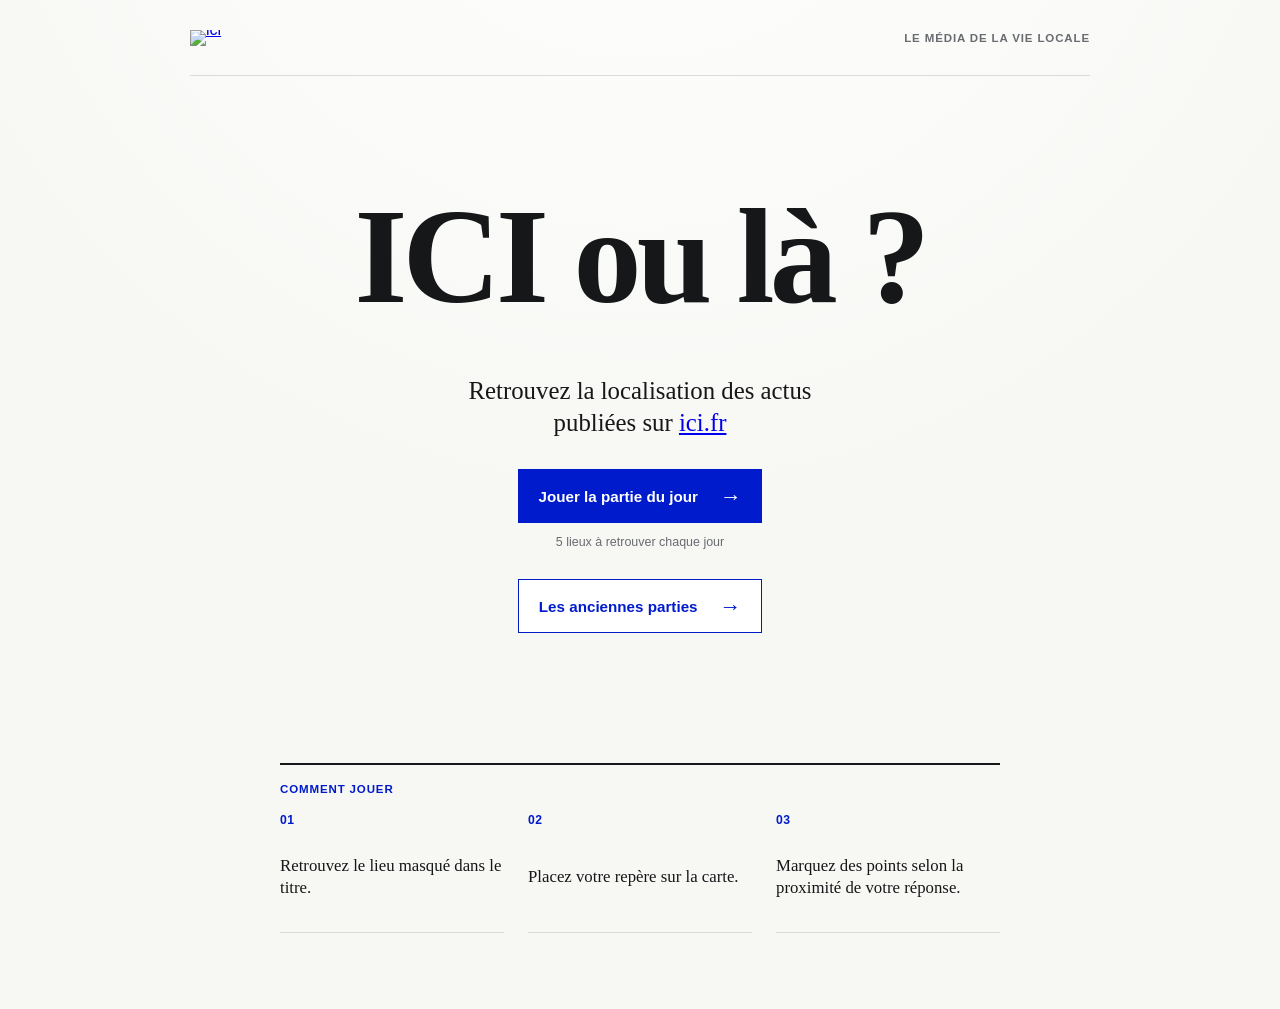
==== index.html @ 23fb67c8 "Renommer articles3.csv en articles.csv et ajouter index.html" ====
<!DOCTYPE html>
<html lang="fr">
<head>
  <meta charset="UTF-8">
  <meta name="viewport" content="width=device-width, initial-scale=1.0">
  <title>ICI ou là</title>
  <link rel="stylesheet" href="style.css">
</head>

<body class="home">
  <div class="page">
    <header class="header">
      <a class="ici-brand" href="index.html" aria-label="ICI, accueil">
        <img src="https://www.ici.fr/client/immutable/assets/logo-ici-small.DwiLDMIK.svg" alt="ici">
      </a>
      <span class="header-context">Le média de la vie locale</span>
    </header>

    <main class="home-main">
      <section class="home-hero">
        <h1>ICI ou là&nbsp;?</h1>
        <p class="home-intro">Retrouvez la localisation des actus publiées sur <a href="https://www.ici.fr" target="_blank">ici.fr</a></p>
        <a class="home-play" href="daily.html">Jouer la partie du jour<span aria-hidden="true">→</span></a>
        <p class="home-note">5 lieux à retrouver chaque jour</p>
        <a class="home-old" href="archives.html">Les anciennes parties<span aria-hidden="true">→</span></a>
      </section>

      <section class="how-to" aria-labelledby="how-to-title">
        <p class="eyebrow" id="how-to-title">Comment jouer</p>
        <ol>
          <li><span>01</span> Retrouvez le lieu masqué dans le titre.</li>
          <li><span>02</span> Placez votre repère sur la carte.</li>
          <li><span>03</span> Marquez des points selon la proximité de votre réponse.</li>
        </ol>
      </section>
    </main>

  </div>
</body>
</html>
---- style.css ----
:root {
  --ici-blue: #001bcc;
  --ink: #161719;
  --muted: #686b70;
  --paper: #f7f7f4;
  --line: #d9dbdd;
  --success: #2e9c5b;
  font-family: Arial, Helvetica, sans-serif;
  color: var(--ink);
  background: var(--paper);
}

* { box-sizing: border-box; }

html, body { margin: 0; min-height: 100%; }

body {
  min-width: 320px;
  background:
    radial-gradient(circle at 50% -25%, #ffffff 0, var(--paper) 55%),
    var(--paper);
}

.page {
  width: min(100%, 960px);
  min-height: 100vh;
  margin: 0 auto;
  padding: 0 16px 28px;
}

.header {
  display: flex;
  align-items: center;
  justify-content: space-between;
  min-height: 64px;
  border-bottom: 1px solid var(--line);
}

.ici-brand {
  display: block;
  line-height: 0;
}

.ici-brand img {
  display: block;
  width: 82px;
  height: auto;
}

.header-context, .eyebrow, .question-label, .progression {
  font-size: 0.72rem;
  font-weight: 700;
  letter-spacing: 0.075em;
  text-transform: uppercase;
}

.header-context { color: var(--muted); }

.game {
  display: flex;
  flex-direction: column;
  align-items: stretch;
  padding-top: 34px;
}

.game-heading { text-align: center; }

.eyebrow {
  margin: 0 0 8px;
  color: var(--ici-blue);
}

h1, h2 {
  margin: 0;
  font-family: Georgia, "Times New Roman", serif;
  font-weight: 700;
  letter-spacing: -0.035em;
}

h1 { font-size: clamp(2.5rem, 9vw, 4.5rem); line-height: 0.94; }

.game-meta {
  display: flex;
  align-items: center;
  justify-content: space-between;
  gap: 12px;
  margin: 28px 0 12px;
}

.progression { color: var(--ici-blue); }

.instruction { color: var(--muted); font-size: 0.82rem; text-align: right; }

.question-card {
  border-top: 2px solid var(--ink);
  border-bottom: 1px solid var(--line);
  padding: 15px 0 18px;
}

.question-label { margin: 0 0 7px; color: var(--muted); }

.article {
  max-width: 760px;
  font-family: Georgia, "Times New Roman", serif;
  font-size: clamp(1.23rem, 4.6vw, 1.8rem);
  font-weight: 700;
  line-height: 1.17;
  letter-spacing: -0.018em;
}

.article-link {
  margin: 12px 0 0;
  font-size: 0.78rem;
}
.article-link a {
  color: var(--ici-blue);
  text-decoration: none;
  border-bottom: 1px solid rgba(0, 27, 204, 0.35);
  padding-bottom: 1px;
  transition: border-color 150ms ease;
}
.article-link a:hover { border-color: var(--ici-blue); }

#feedback {
  min-height: 44px;
  margin: 14px 0 4px;
  color: var(--muted);
  font-size: 0.9rem;
  line-height: 1.45;
}

#feedback strong { color: var(--ink); }

#next-button {
  align-self: flex-end;
  min-height: 46px;
  margin: 4px 0 14px;
  padding: 0 20px;
  border: 0;
  border-radius: 2px;
  background: var(--ici-blue);
  color: #fff;
  font: inherit;
  font-size: 0.88rem;
  font-weight: 700;
  cursor: pointer;
  transition: background 150ms ease, transform 150ms ease;
}

#next-button:hover { background: #0016a5; transform: translateY(-1px); }
#next-button:focus-visible, .ici-brand:focus-visible, .footer a:focus-visible {
  outline: 3px solid #7d95ff;
  outline-offset: 3px;
}

#map-container {
  width: 100%;
  height: clamp(360px, 55vh, 590px);
  margin: 0;
  border: 1px solid var(--line);
  border-radius: 3px;
  overflow: hidden;
  cursor: crosshair;
  box-shadow: 0 10px 24px rgba(22, 23, 25, 0.08);
}

.leaflet-container { font: 12px/1.4 Arial, Helvetica, sans-serif; }
.leaflet-control-zoom a { color: var(--ink) !important; }
.leaflet-control-attribution { font-size: 9px !important; }

.guess-cursor {
  position: absolute;
  display: none;
  width: 24px;
  height: 24px;
  border: 2px solid var(--ici-blue);
  border-radius: 50%;
  box-shadow: 0 0 0 2px rgba(255, 255, 255, 0.85);
  pointer-events: none;
  transform: translate(-50%, -50%);
  z-index: 1000;
}

.guess-cursor::before, .guess-cursor::after {
  position: absolute;
  top: 50%; left: 50%;
  width: 32px; height: 2px;
  background: var(--ici-blue);
  content: "";
  transform: translate(-50%, -50%);
}

.guess-cursor::after { width: 2px; height: 32px; }

#map-container.map--ready { cursor: pointer; }
#map-container.map--ready .guess-cursor { display: none !important; }

.distance-label {
  padding: 6px 9px;
  border: 0;
  border-radius: 2px;
  background: #fff;
  color: var(--ici-blue);
  font-weight: 700;
  box-shadow: 0 2px 8px rgba(0, 0, 0, 0.18);
}
.distance-label::before { display: none; }

#end-screen {
  margin: 22px 0;
  padding: 22px 16px;
  border-top: 2px solid var(--ink);
  text-align: center;
}

#end-screen h2 { font-size: clamp(1.6rem, 5.5vw, 2.2rem); }
#end-screen p:not(.eyebrow) { max-width: 450px; margin: 10px auto 0; line-height: 1.45; }
.score-total {
  color: var(--ici-blue);
  font-family: Georgia, "Times New Roman", serif;
  font-size: clamp(2.2rem, 8vw, 3.4rem);
  font-weight: 700;
  letter-spacing: -0.05em;
  line-height: 1;
}
.score-total span:last-child { font-family: Arial, Helvetica, sans-serif; font-size: 0.3em; letter-spacing: 0; }
.score-actions { display: flex; flex-wrap: wrap; justify-content: center; gap: 10px; margin-top: 18px; }
.score-actions button, .score-actions a {
  min-height: 44px;
  padding: 0 16px;
  border: 1px solid var(--ici-blue);
  border-radius: 2px;
  background: var(--ici-blue);
  color: #fff;
  font: 700 0.85rem/42px Arial, Helvetica, sans-serif;
  text-decoration: none;
  cursor: pointer;
}
.score-actions a { background: transparent; color: var(--ici-blue); }

.recap {
  margin: 26px 0 0;
  padding: 0;
  list-style: none;
  border-top: 2px solid var(--ink);
  text-align: left;
}
.recap-item {
  display: grid;
  grid-template-columns: 30px 1fr auto;
  gap: 14px;
  align-items: center;
  padding: 14px 6px;
  border-bottom: 1px solid var(--line);
}
.recap-num { color: var(--ici-blue); font: 700 0.7rem Arial, Helvetica, sans-serif; letter-spacing: 0.05em; }
.recap-title { margin: 0; font-family: Georgia, "Times New Roman", serif; font-size: 0.95rem; font-weight: 700; line-height: 1.4; }
.recap-link {
  align-self: center;
  color: var(--ici-blue);
  font-size: 0.75rem;
  font-weight: 700;
  text-decoration: none;
  border-bottom: 1px solid rgba(0, 27, 204, 0.35);
  padding-bottom: 1px;
  white-space: nowrap;
}
.recap-link:hover { border-color: var(--ici-blue); }

#share-overlay {
  position: fixed;
  inset: 0;
  z-index: 2000;
  display: flex;
  align-items: flex-end;
  justify-content: center;
  background: rgba(22, 23, 25, 0.5);
}
.share-sheet {
  width: min(100%, 560px);
  padding: 10px 14px calc(14px + env(safe-area-inset-bottom));
  background: #fff;
  border-radius: 14px 14px 0 0;
  box-shadow: 0 -12px 30px rgba(0, 0, 0, 0.18);
}
.share-title {
  margin: 4px 0 10px;
  font-size: 0.72rem;
  font-weight: 700;
  letter-spacing: 0.075em;
  text-transform: uppercase;
  color: var(--muted);
  text-align: center;
}
.share-option {
  display: flex;
  align-items: center;
  gap: 12px;
  min-height: 48px;
  padding: 0 12px;
  border-radius: 8px;
  color: var(--ink);
  font-weight: 700;
  text-decoration: none;
}
.share-option:hover { background: var(--paper); }
.share-option:focus-visible { outline: 3px solid #7d95ff; outline-offset: 2px; }
.share-emoji { width: 24px; text-align: center; }
.share-emoji svg { display: block; margin: 0 auto; }
#share-cancel {
  width: 100%;
  min-height: 44px;
  margin-top: 8px;
  border: 0;
  border-top: 1px solid var(--line);
  border-radius: 0;
  background: transparent;
  color: var(--muted);
  font: inherit;
  font-weight: 700;
  cursor: pointer;
}

#toast {
  position: fixed;
  left: 50%;
  bottom: 24px;
  transform: translateX(-50%) translateY(20px);
  padding: 10px 18px;
  border-radius: 999px;
  background: var(--ink);
  color: #fff;
  font-size: 0.85rem;
  font-weight: 700;
  opacity: 0;
  pointer-events: none;
  transition: opacity 180ms ease, transform 180ms ease;
  z-index: 3000;
}
#toast.toast--visible { opacity: 1; transform: translateX(-50%) translateY(0); }

.home-main { max-width: 720px; margin: 0 auto; padding: clamp(60px, 13vh, 120px) 0 40px; }
.home-hero { text-align: center; }
.home-hero h1 { font-size: clamp(4.3rem, 20vw, 8.5rem); padding-bottom: 20px}
.home-intro { max-width: 430px; margin: 34px auto 0; font-family: Georgia, "Times New Roman", serif; font-size: clamp(1.2rem, 4.8vw, 1.55rem); line-height: 1.3; }
.home-intro a:visited, a:active { color: inherit; text-decoration: none; }
.home-play { display: inline-flex; align-items: center; gap: 22px; min-height: 54px; margin-top: 30px; padding: 0 20px; background: var(--ici-blue); color: #fff; font-size: 0.95rem; font-weight: 700; text-decoration: none; }
.home-play span { font-size: 1.35rem; line-height: 1; }
.home-play:hover { background: #0016a5; }
.home-old { display: inline-flex; align-items: center; gap: 22px; min-height: 54px; margin-top: 30px; padding: 0 20px; background: #fff; color: var(--ici-blue); border: 1px solid var(--ici-blue); font-size: 0.95rem; font-weight: 700; text-decoration: none; }
.home-old span { font-size: 1.35rem; line-height: 1; }
.home-old:hover { background: #eeeeee; }
.home-note { margin: 12px 0 0; color: var(--muted); font-size: 0.78rem; }
.how-to { margin-top: clamp(74px, 16vh, 130px); padding-top: 18px; border-top: 2px solid var(--ink); }
.how-to ol { display: grid; gap: 14px; margin: 18px 0 0; padding: 0; list-style: none; }
.how-to li { display: grid; grid-template-columns: 38px 1fr; gap: 10px; align-items: baseline; padding-bottom: 13px; border-bottom: 1px solid var(--line); font-family: Georgia, "Times New Roman", serif; font-size: 1.05rem; line-height: 1.3; }
.how-to li span { color: var(--ici-blue); font: 700 0.76rem Arial, Helvetica, sans-serif; letter-spacing: 0.05em; }

.footer {
  margin-top: 30px;
  padding-top: 16px;
  border-top: 1px solid var(--line);
  color: var(--muted);
  font-size: 0.75rem;
  text-align: center;
}
.footer a { color: inherit; font-weight: 700; }
.play .footer { border-top: none; }

@media (min-width: 700px) {
  .page { padding: 0 30px 36px; }
  .header { min-height: 76px; }
  .game { padding-top: 50px; }
  .game-meta { margin-top: 36px; }
  .question-card { padding: 18px 0 22px; }
  #feedback { font-size: 1rem; }
  #map-container { height: min(60vh, 600px); }
  .home-hero h1 { font-size: 8.5rem; }
  .how-to ol { grid-template-columns: repeat(3, 1fr); gap: 24px; }
  .how-to li { grid-template-columns: 1fr; gap: 8px; min-height: 120px; }
}

/* Archives */
.archives { padding-top: clamp(48px, 10vh, 88px); }

.today-card {
  display: flex;
  align-items: center;
  justify-content: space-between;
  gap: 18px;
  margin: 46px 0 58px;
  padding: 26px 28px;
  background: var(--ici-blue);
  color: #fff;
  border-radius: 3px;
  box-shadow: 0 12px 26px rgba(0, 27, 204, 0.22);
  text-decoration: none;
}
.today-card .eyebrow { margin-bottom: 0; color: rgba(255, 255, 255, 0.72); }
.today-card-title { margin: 7px 0 0; font-family: Georgia, "Times New Roman", serif; font-size: clamp(1.35rem, 4.4vw, 1.9rem); font-weight: 700; letter-spacing: -0.02em; }
.today-card-meta { margin: 5px 0 0; color: rgba(255, 255, 255, 0.78); font-size: 0.85rem; }
.today-card-cta {
  display: inline-flex;
  align-items: center;
  gap: 12px;
  flex-shrink: 0;
  min-height: 46px;
  padding: 0 18px;
  background: #fff;
  color: var(--ici-blue);
  font-weight: 700;
  font-size: 0.9rem;
  border-radius: 2px;
  transition: background 150ms ease;
}
.today-card-cta span { font-size: 1.25rem; line-height: 1; }
.today-card:hover .today-card-cta { background: #eef1ff; }

.archives-list h1 { font-size: clamp(1.55rem, 5vw, 2.2rem); margin: 0 0 20px; }

.games { margin: 0; padding: 0; list-style: none; border-top: 2px solid var(--ink); }
.game { border-bottom: 1px solid var(--line); }
.game-link {
  display: flex;
  align-items: center;
  justify-content: space-between;
  gap: 16px;
  padding: 18px 10px;
  color: inherit;
  text-decoration: none;
}
.game-link:hover { background: #fff; }
.game-link:hover .game-date { color: var(--ici-blue); }
.game-date { font-family: Georgia, "Times New Roman", serif; font-size: clamp(1.05rem, 3vw, 1.25rem); font-weight: 700; letter-spacing: -0.01em; }
.game-right { display: inline-flex; align-items: center; gap: 14px; }
.game-badge {
  padding: 4px 12px;
  border: 1px solid var(--ici-blue);
  border-radius: 999px;
  color: var(--ici-blue);
  font-size: 0.66rem;
  font-weight: 700;
  letter-spacing: 0.07em;
  text-transform: uppercase;
  white-space: nowrap;
}
.game--played .game-badge {
  border-color: var(--success);
  background: var(--success);
  color: #fff;
}
.game-go { color: var(--ici-blue); font-size: 1.4rem; font-weight: 700; }
.game--empty {
  display: flex;
  align-items: center;
  justify-content: space-between;
  gap: 16px;
  padding: 18px 10px;
  opacity: 0.5;
}
.game--empty .game-date { font-weight: 400; color: var(--muted); }
.game-empty { color: var(--muted); font-size: 0.68rem; font-weight: 700; letter-spacing: 0.07em; text-transform: uppercase; }

@media (max-width: 640px) {
  .home-main { padding-top: clamp(28px, 6vh, 60px); padding-bottom: 24px; }
  .how-to { margin-top: clamp(44px, 8vh, 74px); }
  .today-card { flex-direction: column; align-items: flex-start; padding: 22px 20px; }
  .game-link, .game--empty { padding: 16px 6px; }
  .game-go { display: none; }
  .recap-item { grid-template-columns: 28px 1fr; gap: 10px; }
  .recap-link { grid-column: 2; justify-self: start; }
}
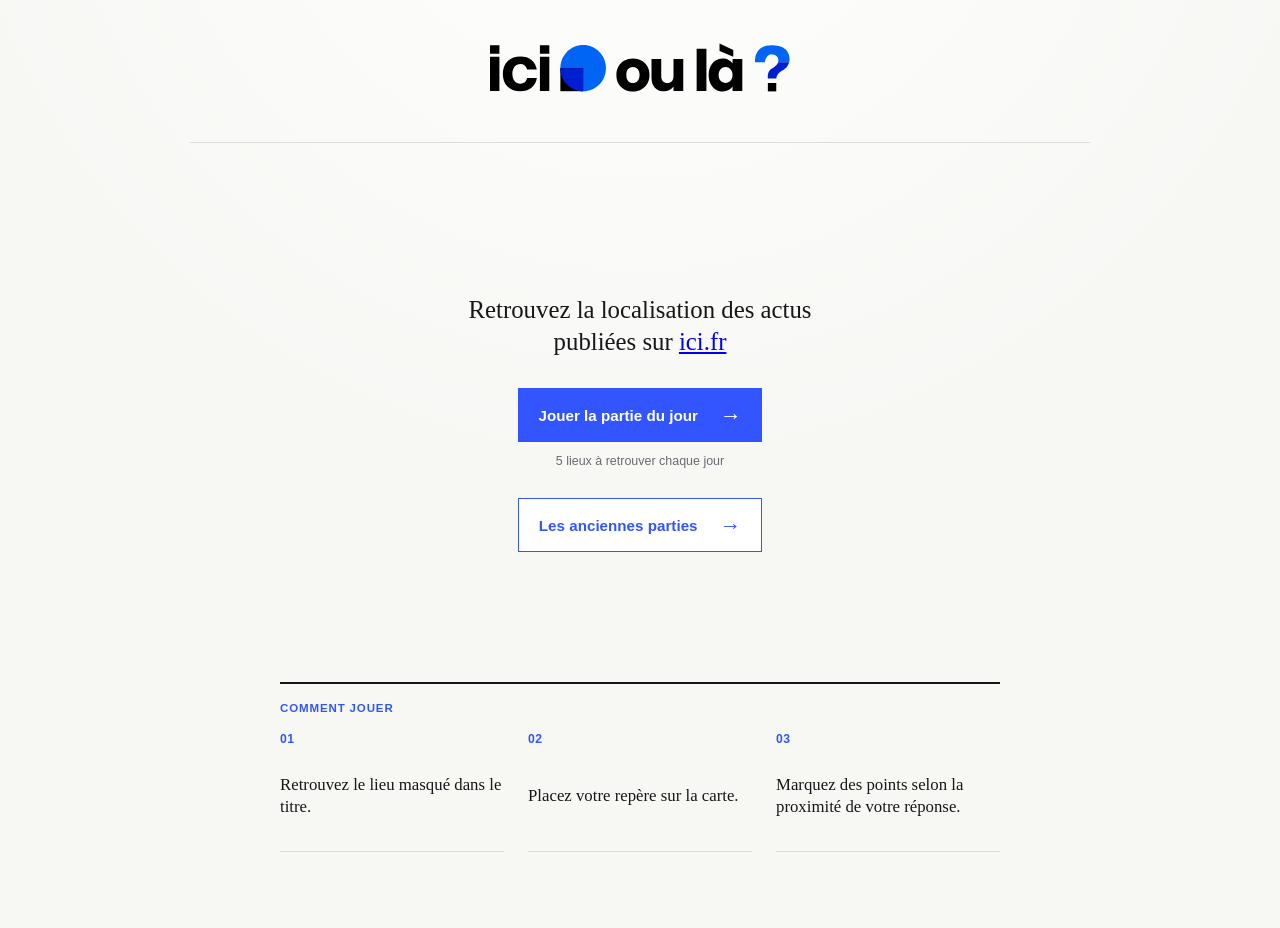
==== commit 9b008f78: "UI : logo, indices, récap ; backend : scoring LLM, cache archives et troncature des titres" ====
--- a/index.html
+++ b/index.html
@@ -4,21 +4,20 @@
   <meta charset="UTF-8">
   <meta name="viewport" content="width=device-width, initial-scale=1.0">
   <title>ICI ou là</title>
+  <link rel="icon" href="favicon.png">
   <link rel="stylesheet" href="style.css">
 </head>
 
 <body class="home">
   <div class="page">
     <header class="header">
-      <a class="ici-brand" href="index.html" aria-label="ICI, accueil">
-        <img src="https://www.ici.fr/client/immutable/assets/logo-ici-small.DwiLDMIK.svg" alt="ici">
+      <a class="ici-brand" href="index.html" aria-label="ICI ou là, accueil">
+        <img src="logo.svg" alt="ICI ou là">
       </a>
-      <span class="header-context">Le média de la vie locale</span>
     </header>
 
     <main class="home-main">
       <section class="home-hero">
-        <h1>ICI ou là&nbsp;?</h1>
         <p class="home-intro">Retrouvez la localisation des actus publiées sur <a href="https://www.ici.fr" target="_blank">ici.fr</a></p>
         <a class="home-play" href="daily.html">Jouer la partie du jour<span aria-hidden="true">→</span></a>
         <p class="home-note">5 lieux à retrouver chaque jour</p>
--- a/style.css
+++ b/style.css
@@ -1,5 +1,5 @@
 :root {
-  --ici-blue: #001bcc;
+  --ici-blue: #3255ff;
   --ink: #161719;
   --muted: #686b70;
   --paper: #f7f7f4;
@@ -31,30 +31,29 @@
 .header {
   display: flex;
   align-items: center;
-  justify-content: space-between;
-  min-height: 64px;
+  justify-content: center;
+  padding: 28px 0;
   border-bottom: 1px solid var(--line);
 }
 
 .ici-brand {
   display: block;
   line-height: 0;
+  width: min(100%, 300px);
 }
 
 .ici-brand img {
   display: block;
-  width: 82px;
+  width: 100%;
   height: auto;
 }
 
-.header-context, .eyebrow, .question-label, .progression {
+.eyebrow, .question-label, .progression {
   font-size: 0.72rem;
   font-weight: 700;
   letter-spacing: 0.075em;
   text-transform: uppercase;
 }
-
-.header-context { color: var(--muted); }
 
 .game {
   display: flex;
@@ -115,11 +114,39 @@
 .article-link a {
   color: var(--ici-blue);
   text-decoration: none;
-  border-bottom: 1px solid rgba(0, 27, 204, 0.35);
+  border-bottom: 1px solid rgba(50, 85, 255, 0.35);
   padding-bottom: 1px;
   transition: border-color 150ms ease;
 }
 .article-link a:hover { border-color: var(--ici-blue); }
+
+.hint-bar {
+  display: flex;
+  align-items: center;
+  flex-wrap: wrap;
+  gap: 8px 14px;
+  min-height: 44px;
+  margin: 0 0 10px;
+}
+#hint-button {
+  padding: 8px 14px;
+  border: 1px solid var(--ici-blue);
+  border-radius: 2px;
+  background: transparent;
+  color: var(--ici-blue);
+  font: 700 0.8rem Arial, Helvetica, sans-serif;
+  cursor: pointer;
+  transition: background 150ms ease;
+}
+#hint-button:hover:not(:disabled) { background: #eef1ff; }
+#hint-button:disabled { opacity: 0.5; cursor: default; }
+#hint-display {
+  margin: 0;
+  color: var(--muted);
+  font-size: 0.84rem;
+  font-weight: 700;
+}
+#hint-display:empty { display: none; }
 
 #feedback {
   min-height: 44px;
@@ -132,7 +159,7 @@
 #feedback strong { color: var(--ink); }
 
 #next-button {
-  align-self: flex-end;
+  align-self: flex-start;
   min-height: 46px;
   margin: 4px 0 14px;
   padding: 0 20px;
@@ -255,13 +282,14 @@
 }
 .recap-num { color: var(--ici-blue); font: 700 0.7rem Arial, Helvetica, sans-serif; letter-spacing: 0.05em; }
 .recap-title { margin: 0; font-family: Georgia, "Times New Roman", serif; font-size: 0.95rem; font-weight: 700; line-height: 1.4; }
+.recap-score { margin: 4px 0 0; color: var(--muted); font-size: 0.78rem; }
 .recap-link {
   align-self: center;
   color: var(--ici-blue);
   font-size: 0.75rem;
   font-weight: 700;
   text-decoration: none;
-  border-bottom: 1px solid rgba(0, 27, 204, 0.35);
+  border-bottom: 1px solid rgba(50, 85, 255, 0.35);
   padding-bottom: 1px;
   white-space: nowrap;
 }
@@ -321,6 +349,15 @@
   cursor: pointer;
 }
 
+@media (min-width: 641px) {
+  #share-overlay { align-items: center; }
+  .share-sheet {
+    padding: 18px 22px 20px;
+    border-radius: 14px;
+    box-shadow: 0 20px 60px rgba(0, 0, 0, 0.25);
+  }
+}
+
 #toast {
   position: fixed;
   left: 50%;
@@ -341,7 +378,6 @@
 
 .home-main { max-width: 720px; margin: 0 auto; padding: clamp(60px, 13vh, 120px) 0 40px; }
 .home-hero { text-align: center; }
-.home-hero h1 { font-size: clamp(4.3rem, 20vw, 8.5rem); padding-bottom: 20px}
 .home-intro { max-width: 430px; margin: 34px auto 0; font-family: Georgia, "Times New Roman", serif; font-size: clamp(1.2rem, 4.8vw, 1.55rem); line-height: 1.3; }
 .home-intro a:visited, a:active { color: inherit; text-decoration: none; }
 .home-play { display: inline-flex; align-items: center; gap: 22px; min-height: 54px; margin-top: 30px; padding: 0 20px; background: var(--ici-blue); color: #fff; font-size: 0.95rem; font-weight: 700; text-decoration: none; }
@@ -375,7 +411,6 @@
   .question-card { padding: 18px 0 22px; }
   #feedback { font-size: 1rem; }
   #map-container { height: min(60vh, 600px); }
-  .home-hero h1 { font-size: 8.5rem; }
   .how-to ol { grid-template-columns: repeat(3, 1fr); gap: 24px; }
   .how-to li { grid-template-columns: 1fr; gap: 8px; min-height: 120px; }
 }
@@ -393,7 +428,7 @@
   background: var(--ici-blue);
   color: #fff;
   border-radius: 3px;
-  box-shadow: 0 12px 26px rgba(0, 27, 204, 0.22);
+  box-shadow: 0 12px 26px rgba(50, 85, 255, 0.22);
   text-decoration: none;
 }
 .today-card .eyebrow { margin-bottom: 0; color: rgba(255, 255, 255, 0.72); }
@@ -462,8 +497,10 @@
 .game-empty { color: var(--muted); font-size: 0.68rem; font-weight: 700; letter-spacing: 0.07em; text-transform: uppercase; }
 
 @media (max-width: 640px) {
+  .header { padding: 14px 0; }
   .home-main { padding-top: clamp(28px, 6vh, 60px); padding-bottom: 24px; }
   .how-to { margin-top: clamp(44px, 8vh, 74px); }
+  .archives { padding-top: clamp(8px, 2vh, 20px); }
   .today-card { flex-direction: column; align-items: flex-start; padding: 22px 20px; }
   .game-link, .game--empty { padding: 16px 6px; }
   .game-go { display: none; }
